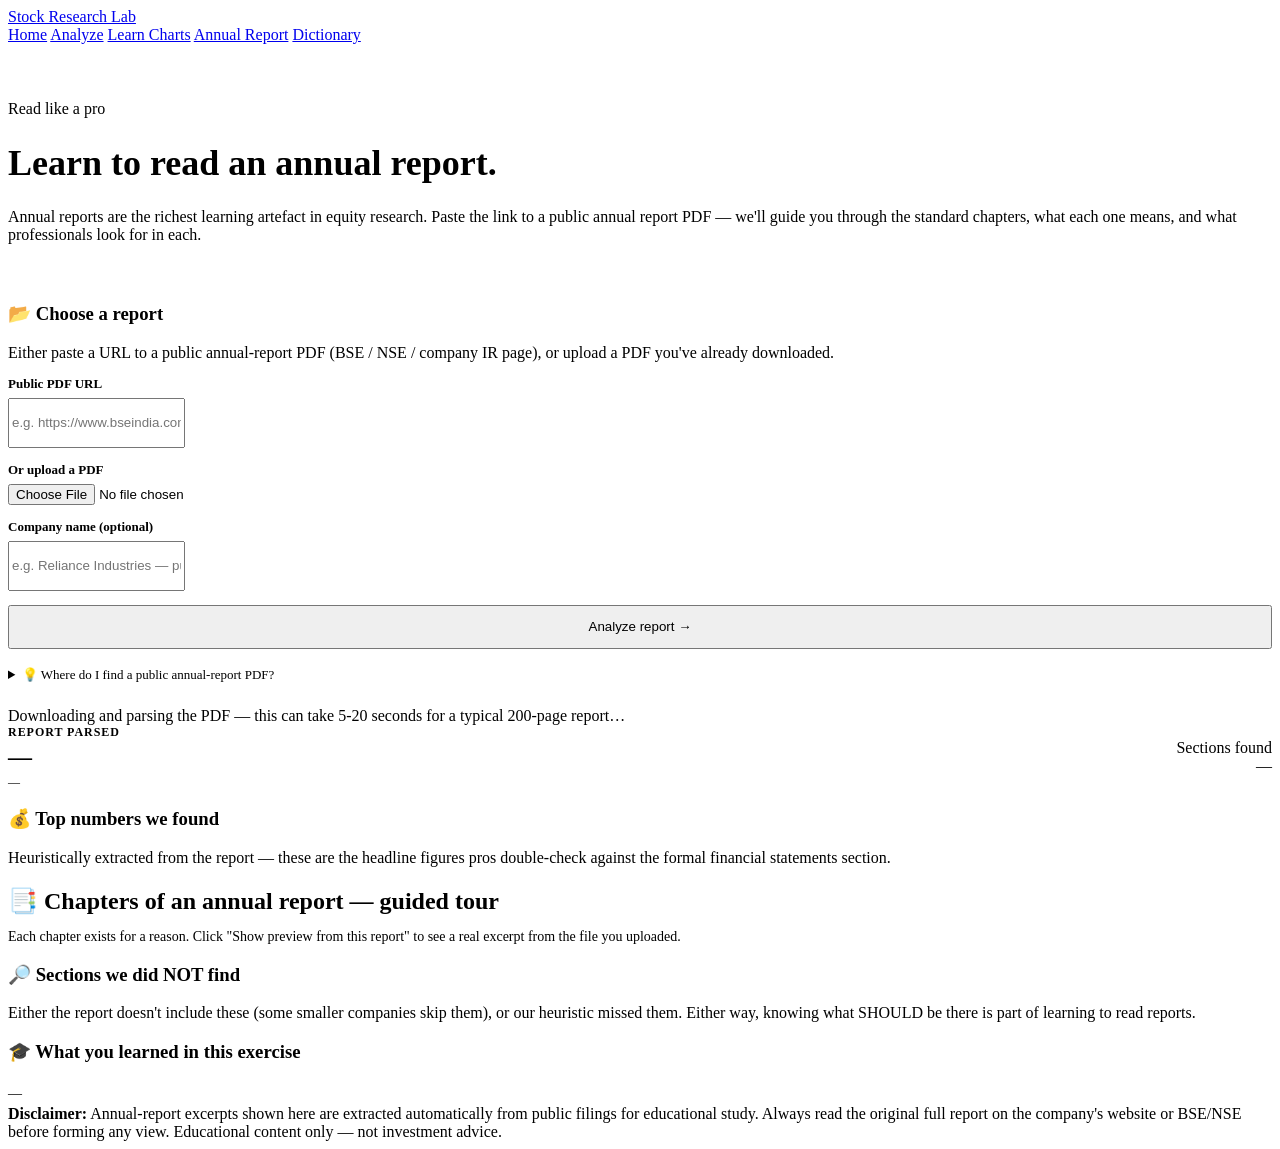
==== web/annual-report.html @ 61f04c89 "Initial commit — stock research lab" ====
<!doctype html>
<html lang="en">
<head>
  <meta charset="utf-8" />
  <meta name="viewport" content="width=device-width, initial-scale=1" />
  <title>Annual Report Lab — Stock Research Lab</title>
  <link rel="stylesheet" href="/css/styles.css" />
</head>
<body>
  <nav class="nav">
    <div class="container nav-inner">
      <a class="brand" href="/"><span class="brand-mark"></span><span>Stock Research Lab</span></a>
      <div class="nav-links">
        <a href="/">Home</a>
        <a href="/dashboard">Analyze</a>
        <a href="/learn">Learn Charts</a>
        <a href="/annual-report" class="active">Annual Report</a>
        <a href="/glossary">Dictionary</a>
      </div>
    </div>
  </nav>

  <header class="hero" style="padding: 56px 0 24px;">
    <div class="container">
      <span class="hero-eyebrow">Read like a pro</span>
      <h1 style="font-size: 36px;">Learn to <span class="accent">read an annual report.</span></h1>
      <p class="lead" style="font-size: 16px;">
        Annual reports are the richest learning artefact in equity research. Paste the link
        to a public annual report PDF — we'll guide you through the standard chapters,
        what each one means, and what professionals look for in each.
      </p>
    </div>
  </header>

  <main class="container">
    <section class="card" style="margin-bottom: 24px;">
      <h3>📂 Choose a report</h3>
      <div class="card-sub" style="margin-bottom: 14px;">
        Either paste a URL to a public annual-report PDF (BSE / NSE / company IR page),
        or upload a PDF you've already downloaded.
      </div>

      <div style="display: grid; gap: 14px;">
        <div>
          <label style="font-size: 13px; font-weight: 600; display:block; margin-bottom: 6px;">Public PDF URL</label>
          <input id="ar-url" class="search-input" style="height: 44px;" type="text"
            placeholder="e.g. https://www.bseindia.com/bseplus/AnnualReport/500325/...pdf" />
        </div>
        <div>
          <label style="font-size: 13px; font-weight: 600; display:block; margin-bottom: 6px;">Or upload a PDF</label>
          <input id="ar-file" type="file" accept="application/pdf" />
        </div>
        <div>
          <label style="font-size: 13px; font-weight: 600; display:block; margin-bottom: 6px;">Company name (optional)</label>
          <input id="ar-hint" class="search-input" style="height: 44px;" type="text"
            placeholder="e.g. Reliance Industries — purely for display" />
        </div>
        <button id="ar-go" class="search-go" style="position: static; height: 44px; align-self: flex-start;">
          Analyze report →
        </button>
      </div>

      <details style="margin-top: 18px;">
        <summary style="cursor: pointer; color: var(--accent); font-size: 13px;">💡 Where do I find a public annual-report PDF?</summary>
        <div class="muted" style="font-size: 13px; line-height: 1.6; padding: 12px 0;">
          <ul style="margin: 0; padding-left: 18px;">
            <li><strong>BSE</strong> → search the company → "Annual Reports" tab → right-click the latest PDF → "Copy link address".</li>
            <li><strong>Company IR page</strong> → "Investors" → "Financial Reports" / "Annual Reports".</li>
            <li><strong>SEBI's filings</strong> are public but harder to navigate — BSE is usually fastest.</li>
            <li>Make sure the link ends in <code>.pdf</code> — many IR pages link to an HTML viewer instead of the file itself.</li>
          </ul>
        </div>
      </details>
    </section>

    <div id="ar-loader" class="empty hidden">
      <div class="spinner"></div>
      <div style="margin-top: 12px;">Downloading and parsing the PDF — this can take 5-20 seconds for a typical 200-page report…</div>
    </div>
    <div id="ar-error" class="empty hidden" style="color: var(--bear);"></div>

    <main id="ar-result" class="hidden">
      <!-- Header strip -->
      <section class="card" style="background: var(--surface-2);">
        <div style="display:flex; align-items: center; justify-content: space-between; flex-wrap: wrap; gap: 12px;">
          <div>
            <div class="muted" style="font-size: 12px; text-transform: uppercase; letter-spacing: .08em; font-weight: 600;">Report parsed</div>
            <h2 id="ar-company" style="margin: 4px 0 4px;">—</h2>
            <div class="muted" id="ar-source" style="font-size: 12px;">—</div>
          </div>
          <div style="text-align: right; min-width: 160px;">
            <div class="stat" style="background: var(--surface);">
              <div class="stat-label">Sections found</div>
              <div class="stat-value" id="ar-sec-count">—</div>
            </div>
          </div>
        </div>
      </section>

      <!-- Top numbers -->
      <section class="card" style="margin-top: 16px;">
        <h3>💰 Top numbers we found</h3>
        <div class="card-sub" style="margin-bottom: 14px;">
          Heuristically extracted from the report — these are the headline figures pros
          double-check against the formal financial statements section.
        </div>
        <div id="ar-numbers" class="health-grid"></div>
      </section>

      <!-- Sections found -->
      <section style="margin-top: 16px;">
        <h2 style="margin-bottom: 6px;">📑 Chapters of an annual report — guided tour</h2>
        <p class="muted" style="margin-bottom: 18px; font-size: 14px;">
          Each chapter exists for a reason. Click "Show preview from this report" to
          see a real excerpt from the file you uploaded.
        </p>
        <div id="ar-sections" class="workflow"></div>
      </section>

      <!-- Sections missing -->
      <section class="card" style="margin-top: 18px;">
        <h3>🔎 Sections we did NOT find</h3>
        <div class="card-sub" style="margin-bottom: 14px;">
          Either the report doesn't include these (some smaller companies skip them),
          or our heuristic missed them. Either way, knowing what SHOULD be there is
          part of learning to read reports.
        </div>
        <div id="ar-missing" class="health-grid"></div>
      </section>

      <!-- Closing takeaway -->
      <section class="card" style="margin-top: 18px; background: var(--accent-50); border-color: var(--accent);">
        <h3>🎓 What you learned in this exercise</h3>
        <p id="ar-learned" class="muted" style="font-size: 14px; line-height: 1.65; margin: 0;">—</p>
      </section>
    </main>
  </main>

  <footer class="disclaimer">
    <div class="container">
      <strong>Disclaimer:</strong> Annual-report excerpts shown here are extracted automatically
      from public filings for educational study. Always read the original full report on
      the company's website or BSE/NSE before forming any view. Educational content only — not investment advice.
    </div>
  </footer>

  <script src="/js/api.js"></script>
  <script src="/js/annual-report.js"></script>
</body>
</html>
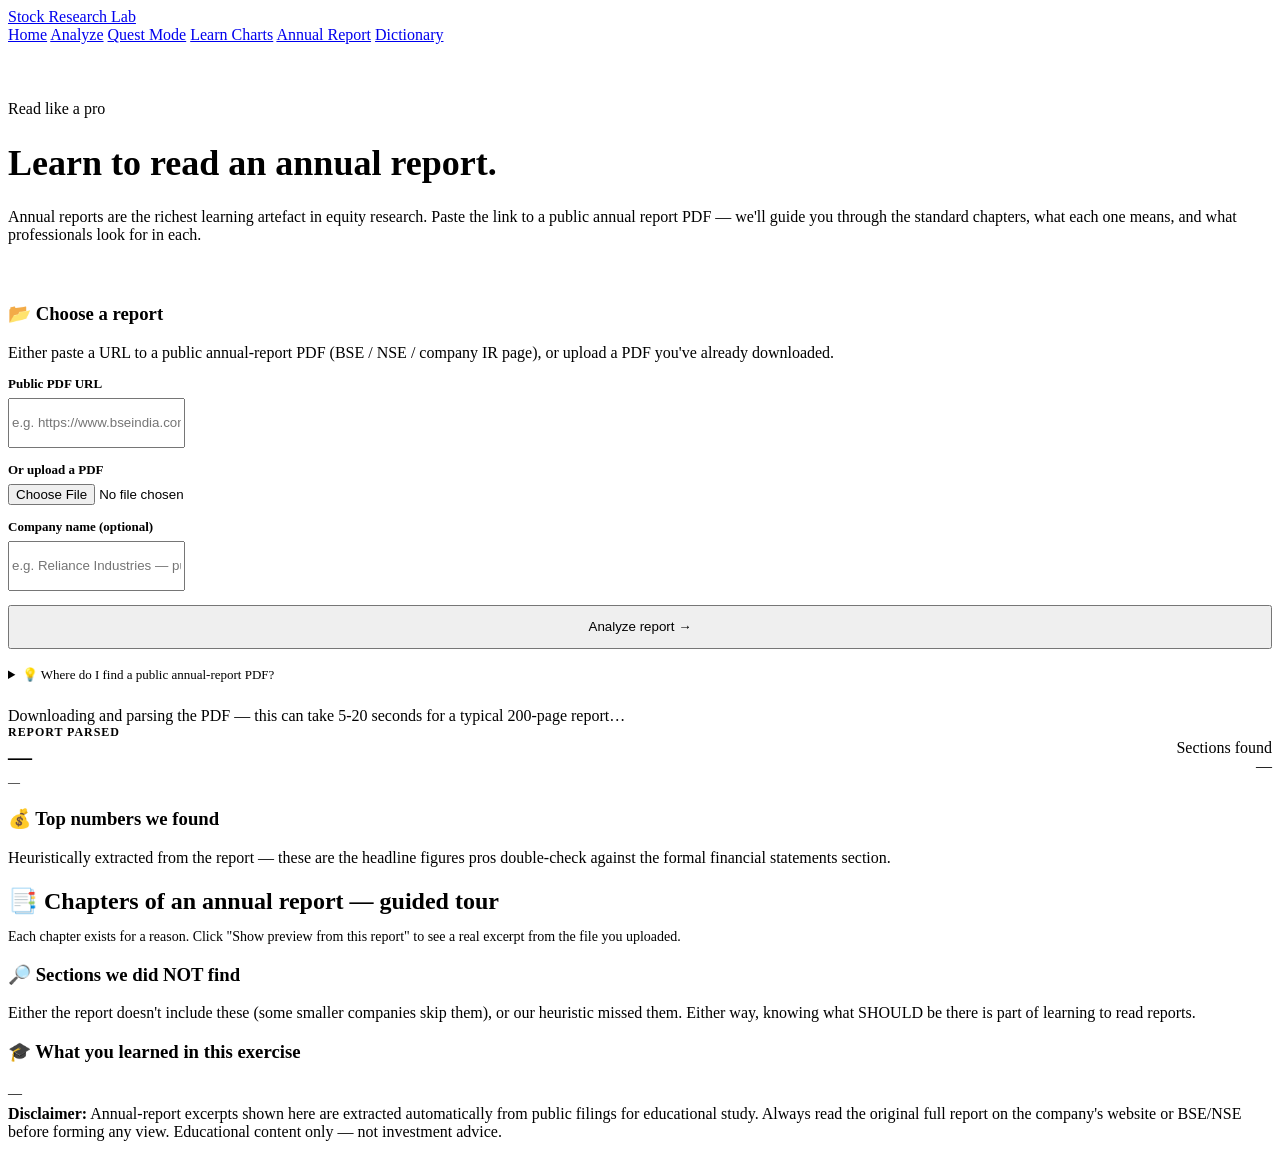
==== commit 63461b95: "Add quest mode and vibrant game UI" ====
--- a/web/annual-report.html
+++ b/web/annual-report.html
@@ -13,6 +13,7 @@
       <div class="nav-links">
         <a href="/">Home</a>
         <a href="/dashboard">Analyze</a>
+        <a href="/quest">Quest Mode</a>
         <a href="/learn">Learn Charts</a>
         <a href="/annual-report" class="active">Annual Report</a>
         <a href="/glossary">Dictionary</a>
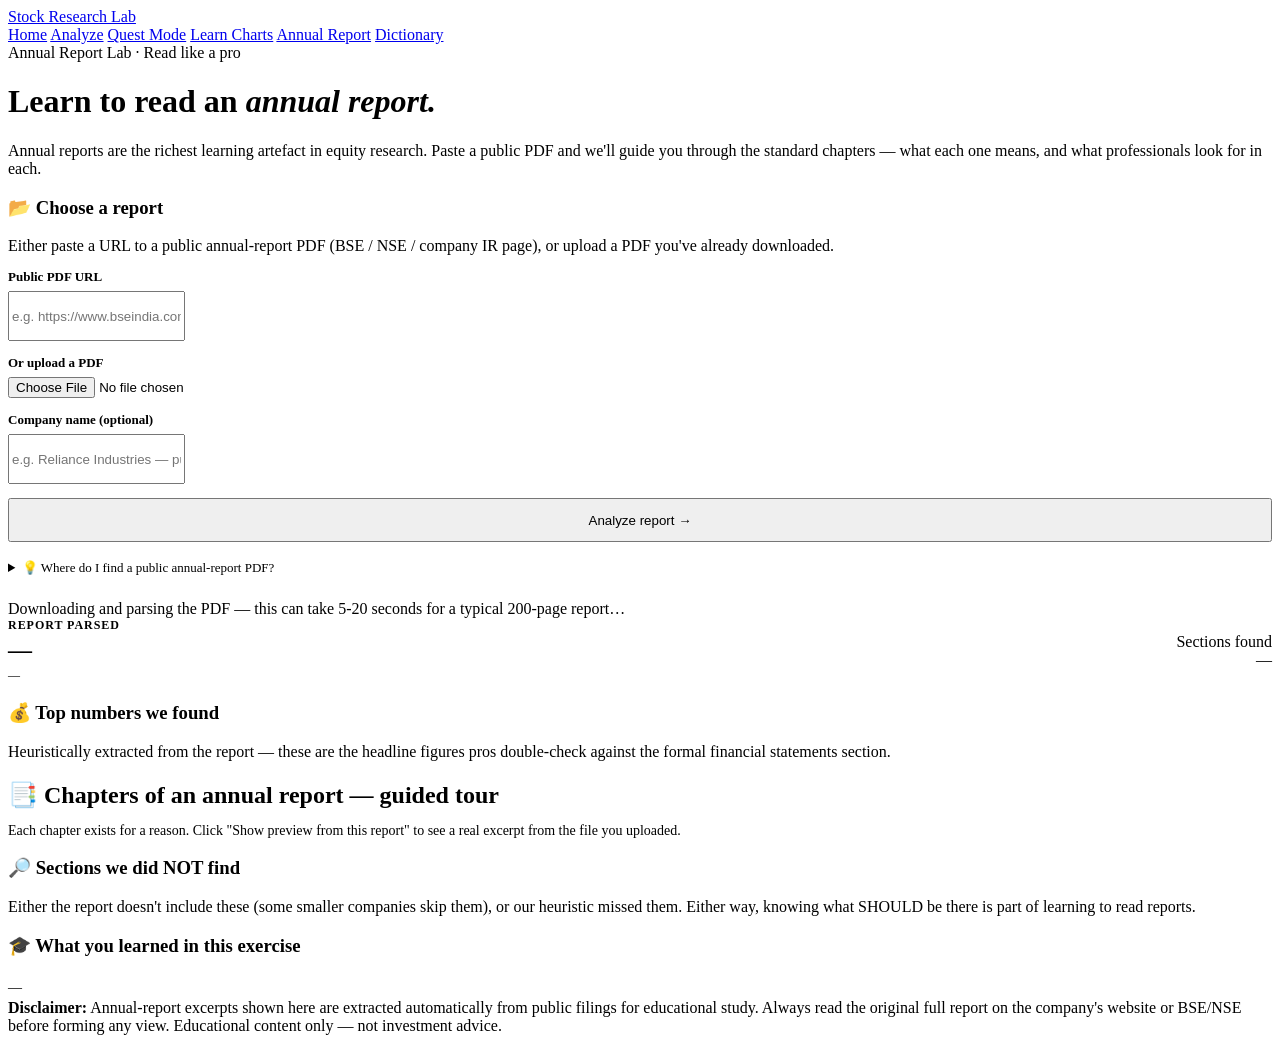
==== commit 20c5326e: "Cinematic redesign: observatory + daylight palettes, scroll-journey dashboard Replace the editorial-" ====
--- a/web/annual-report.html
+++ b/web/annual-report.html
@@ -5,8 +5,12 @@
   <meta name="viewport" content="width=device-width, initial-scale=1" />
   <title>Annual Report Lab — Stock Research Lab</title>
   <link rel="stylesheet" href="/css/styles.css" />
+  <link rel="stylesheet" href="/css/cinematic.css" />
 </head>
-<body>
+<body class="observatory">
+  <div class="cin-aurora"></div>
+  <div class="cin-grid"></div>
+  <div class="cin-noise"></div>
   <nav class="nav">
     <div class="container nav-inner">
       <a class="brand" href="/"><span class="brand-mark"></span><span>Stock Research Lab</span></a>
@@ -21,14 +25,14 @@
     </div>
   </nav>
 
-  <header class="hero" style="padding: 56px 0 24px;">
+  <header class="cin-page-hero" data-cin-reveal>
     <div class="container">
-      <span class="hero-eyebrow">Read like a pro</span>
-      <h1 style="font-size: 36px;">Learn to <span class="accent">read an annual report.</span></h1>
-      <p class="lead" style="font-size: 16px;">
-        Annual reports are the richest learning artefact in equity research. Paste the link
-        to a public annual report PDF — we'll guide you through the standard chapters,
-        what each one means, and what professionals look for in each.
+      <span class="cin-eyebrow">Annual Report Lab · Read like a pro</span>
+      <h1 class="cin-page-title">Learn to read an <em>annual report.</em></h1>
+      <p class="cin-page-lead">
+        Annual reports are the richest learning artefact in equity research. Paste a public PDF
+        and we'll guide you through the standard chapters — what each one means,
+        and what professionals look for in each.
       </p>
     </div>
   </header>
@@ -146,6 +150,7 @@
   </footer>
 
   <script src="/js/api.js"></script>
+  <script src="/js/cinematic.js"></script>
   <script src="/js/annual-report.js"></script>
 </body>
 </html>
